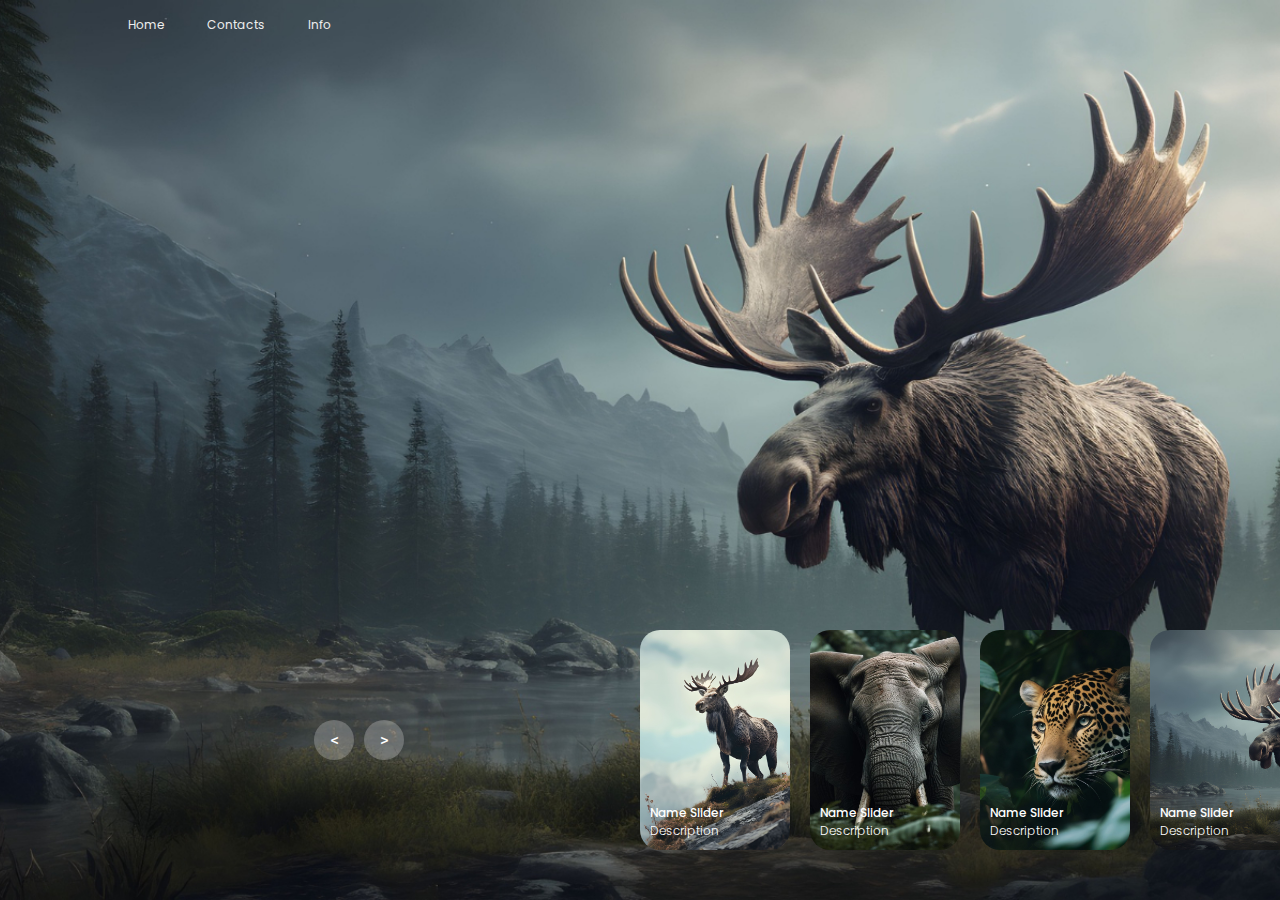
==== projectSlider.html @ 4097da36 "ChangeProjectSlider" ====
<!DOCTYPE html>
<html lang="en">
<head>
    <meta charset="UTF-8">
    <meta name="viewport" content="width=device-width, initial-scale=1.0">
    <title>Document</title>
    <link rel="stylesheet" href="assets/css/style.css">
</head>
<body>
    <header>
        <nav>
            <a href="">Home</a>
            <a href="">Contacts</a>
            <a href="">Info</a>
        </nav>
    </header>

    <!-- carousel -->
    <div class="carousel">
        <!-- list item -->
        <div class="list">
            <div class="item">
                <img src="images/img1.jpg">
                <div class="content">
                    <div class="author">LUNDEV</div>
                    <div class="title">DESIGN SLIDER</div>
                    <div class="topic">ANIMAL</div>
                    <div class="des">
                        <!-- lorem 50 -->
                        Lorem ipsum dolor, sit amet consectetur adipisicing elit. Ut sequi, rem magnam nesciunt minima placeat, itaque eum neque officiis unde, eaque optio ratione aliquid assumenda facere ab et quasi ducimus aut doloribus non numquam. Explicabo, laboriosam nisi reprehenderit tempora at laborum natus unde. Ut, exercitationem eum aperiam illo illum laudantium?
                    </div>
                    <div class="buttons">
                        <button>SEE MORE</button>
                        <button>SUBSCRIBE</button>
                    </div>
                </div>
            </div>
            <div class="item">
                <img src="images/img2.jpg">
                <div class="content">
                    <div class="author">LUNDEV</div>
                    <div class="title">DESIGN SLIDER</div>
                    <div class="topic">ANIMAL</div>
                    <div class="des">
                        Lorem ipsum dolor, sit amet consectetur adipisicing elit. Ut sequi, rem magnam nesciunt minima placeat, itaque eum neque officiis unde, eaque optio ratione aliquid assumenda facere ab et quasi ducimus aut doloribus non numquam. Explicabo, laboriosam nisi reprehenderit tempora at laborum natus unde. Ut, exercitationem eum aperiam illo illum laudantium?
                    </div>
                    <div class="buttons">
                        <button>SEE MORE</button>
                        <button>SUBSCRIBE</button>
                    </div>
                </div>
            </div>
            <div class="item">
                <img src="images/img3.jpg">
                <div class="content">
                    <div class="author">LUNDEV</div>
                    <div class="title">DESIGN SLIDER</div>
                    <div class="topic">ANIMAL</div>
                    <div class="des">
                        Lorem ipsum dolor, sit amet consectetur adipisicing elit. Ut sequi, rem magnam nesciunt minima placeat, itaque eum neque officiis unde, eaque optio ratione aliquid assumenda facere ab et quasi ducimus aut doloribus non numquam. Explicabo, laboriosam nisi reprehenderit tempora at laborum natus unde. Ut, exercitationem eum aperiam illo illum laudantium?
                    </div>
                    <div class="buttons">
                        <button>SEE MORE</button>
                        <button>SUBSCRIBE</button>
                    </div>
                </div>
            </div>
            <div class="item">
                <img src="images/img4.jpg">
                <div class="content">
                    <div class="author">LUNDEV</div>
                    <div class="title">DESIGN SLIDER</div>
                    <div class="topic">ANIMAL</div>
                    <div class="des">
                        Lorem ipsum dolor, sit amet consectetur adipisicing elit. Ut sequi, rem magnam nesciunt minima placeat, itaque eum neque officiis unde, eaque optio ratione aliquid assumenda facere ab et quasi ducimus aut doloribus non numquam. Explicabo, laboriosam nisi reprehenderit tempora at laborum natus unde. Ut, exercitationem eum aperiam illo illum laudantium?
                    </div>
                    <div class="buttons">
                        <button>SEE MORE</button>
                        <button>SUBSCRIBE</button>
                    </div>
                </div>
            </div>
        </div>
        <!-- list thumnail -->
        <div class="thumbnail">
            <div class="item">
                <img src="images/img1.jpg">
                <div class="content">
                    <div class="title">
                        Name Slider
                    </div>
                    <div class="description">
                        Description
                    </div>
                </div>
            </div>
            <div class="item">
                <img src="images/img2.jpg">
                <div class="content">
                    <div class="title">
                        Name Slider
                    </div>
                    <div class="description">
                        Description
                    </div>
                </div>
            </div>
            <div class="item">
                <img src="images/img3.jpg">
                <div class="content">
                    <div class="title">
                        Name Slider
                    </div>
                    <div class="description">
                        Description
                    </div>
                </div>
            </div>
            <div class="item">
                <img src="images/img4.jpg">
                <div class="content">
                    <div class="title">
                        Name Slider
                    </div>
                    <div class="description">
                        Description
                    </div>
                </div>
            </div>
        </div>
        <!-- next prev -->

        <div class="arrows">
            <button id="prev"><</button>
            <button id="next">></button>
        </div>
        <!-- time running -->
        <div class="time"></div>
    </div>

    <script src="assets/js/projectSliderEffect.js"></script>
</body>
</html>
---- assets/css/style.css ----
@import url('https://fonts.googleapis.com/css2?family=Poppins:ital,wght@0,100;0,200;0,300;0,400;0,500;0,600;0,700;0,800;0,900;1,100;1,200;1,300;1,400;1,500;1,600;1,700;1,800;1,900&display=swap');
body{
    margin: 0;
    background-color: #000;
    color: #eee;
    font-family: Poppins;
    font-size: 12px;
}
a{
    text-decoration: none;
}
header{
    width: 1140px;
    max-width: 80%;
    margin: auto;
    height: 50px;
    display: flex;
    align-items: center;
    position: relative;
    z-index: 100;
}
header a{
    color: #eee;
    margin-right: 40px;
}
/* carousel */
.carousel{
    height: 100vh;
    margin-top: -50px;
    width: 100vw;
    overflow: hidden;
    position: relative;
}
.carousel .list .item{
    width: 100%;
    height: 100%;
    position: absolute;
    inset: 0 0 0 0;
}
.carousel .list .item img{
    width: 100%;
    height: 100%;
    object-fit: cover;
}
.carousel .list .item .content{
    position: absolute;
    top: 20%;
    width: 1140px;
    max-width: 80%;
    left: 50%;
    transform: translateX(-50%);
    padding-right: 30%;
    box-sizing: border-box;
    color: #fff;
    text-shadow: 0 5px 10px #0004;
}
.carousel .list .item .author{
    font-weight: bold;
    letter-spacing: 10px;
}
.carousel .list .item .title,
.carousel .list .item .topic{
    font-size: 5em;
    font-weight: bold;
    line-height: 1.3em;
}
.carousel .list .item .topic{
    color: #f1683a;
}
.carousel .list .item .buttons{
    display: grid;
    grid-template-columns: repeat(2, 130px);
    grid-template-rows: 40px;
    gap: 5px;
    margin-top: 20px;
}
.carousel .list .item .buttons button{
    border: none;
    background-color: #eee;
    letter-spacing: 3px;
    font-family: Poppins;
    font-weight: 500;
}
.carousel .list .item .buttons button:nth-child(2){
    background-color: transparent;
    border: 1px solid #fff;
    color: #eee;
}
/* thumbail */
.thumbnail{
    position: absolute;
    bottom: 50px;
    left: 50%;
    width: max-content;
    z-index: 100;
    display: flex;
    gap: 20px;
}
.thumbnail .item{
    width: 150px;
    height: 220px;
    flex-shrink: 0;
    position: relative;
}
.thumbnail .item img{
    width: 100%;
    height: 100%;
    object-fit: cover;
    border-radius: 20px;
}
.thumbnail .item .content{
    color: #fff;
    position: absolute;
    bottom: 10px;
    left: 10px;
    right: 10px;
}
.thumbnail .item .content .title{
    font-weight: 500;
}
.thumbnail .item .content .description{
    font-weight: 300;
}
/* arrows */
.arrows{
    position: absolute;
    top: 80%;
    right: 52%;
    z-index: 100;
    width: 300px;
    max-width: 30%;
    display: flex;
    gap: 10px;
    align-items: center;
}
.arrows button{
    width: 40px;
    height: 40px;
    border-radius: 50%;
    background-color: #eee4;
    border: none;
    color: #fff;
    font-family: monospace;
    font-weight: bold;
    transition: .5s;
}
.arrows button:hover{
    background-color: #fff;
    color: #000;
}

/* animation */
.carousel .list .item:nth-child(1){
    z-index: 1;
}

/* animation text in first item */

.carousel .list .item:nth-child(1) .content .author,
.carousel .list .item:nth-child(1) .content .title,
.carousel .list .item:nth-child(1) .content .topic,
.carousel .list .item:nth-child(1) .content .des,
.carousel .list .item:nth-child(1) .content .buttons
{
    transform: translateY(50px);
    filter: blur(20px);
    opacity: 0;
    animation: showContent .5s 1s linear 1 forwards;
}
@keyframes showContent{
    to{
        transform: translateY(0px);
        filter: blur(0px);
        opacity: 1;
    }
}
.carousel .list .item:nth-child(1) .content .title{
    animation-delay: 1.2s!important;
}
.carousel .list .item:nth-child(1) .content .topic{
    animation-delay: 1.4s!important;
}
.carousel .list .item:nth-child(1) .content .des{
    animation-delay: 1.6s!important;
}
.carousel .list .item:nth-child(1) .content .buttons{
    animation-delay: 1.8s!important;
}
/* create animation when next click */
.carousel.next .list .item:nth-child(1) img{
    width: 150px;
    height: 220px;
    position: absolute;
    bottom: 50px;
    left: 50%;
    border-radius: 30px;
    animation: showImage .5s linear 1 forwards;
}
@keyframes showImage{
    to{
        bottom: 0;
        left: 0;
        width: 100%;
        height: 100%;
        border-radius: 0;
    }
}

.carousel.next .thumbnail .item:nth-last-child(1){
    overflow: hidden;
    animation: showThumbnail .5s linear 1 forwards;
}
.carousel.prev .list .item img{
    z-index: 100;
}
@keyframes showThumbnail{
    from{
        width: 0;
        opacity: 0;
    }
}
.carousel.next .thumbnail{
    animation: effectNext .5s linear 1 forwards;
}

@keyframes effectNext{
    from{
        transform: translateX(150px);
    }
}

/* running time */

.carousel .time{
    position: absolute;
    z-index: 1000;
    width: 0%;
    height: 3px;
    background-color: #f1683a;
    left: 0;
    top: 0;
}

.carousel.next .time,
.carousel.prev .time{
    animation: runningTime 3s linear 1 forwards;
}
@keyframes runningTime{
    from{ width: 100%}
    to{width: 0}
}


/* prev click */

.carousel.prev .list .item:nth-child(2){
    z-index: 2;
}

.carousel.prev .list .item:nth-child(2) img{
    animation: outFrame 0.5s linear 1 forwards;
    position: absolute;
    bottom: 0;
    left: 0;
}
@keyframes outFrame{
    to{
        width: 150px;
        height: 220px;
        bottom: 50px;
        left: 50%;
        border-radius: 20px;
    }
}

.carousel.prev .thumbnail .item:nth-child(1){
    overflow: hidden;
    opacity: 0;
    animation: showThumbnail .5s linear 1 forwards;
}
.carousel.next .arrows button,
.carousel.prev .arrows button{
    pointer-events: none;
}
.carousel.prev .list .item:nth-child(2) .content .author,
.carousel.prev .list .item:nth-child(2) .content .title,
.carousel.prev .list .item:nth-child(2) .content .topic,
.carousel.prev .list .item:nth-child(2) .content .des,
.carousel.prev .list .item:nth-child(2) .content .buttons
{
    animation: contentOut 1.5s linear 1 forwards!important;
}

@keyframes contentOut{
    to{
        transform: translateY(-150px);
        filter: blur(20px);
        opacity: 0;
    }
}
@media screen and (max-width: 678px) {
    .carousel .list .item .content{
        padding-right: 0;
    }
    .carousel .list .item .content .title{
        font-size: 30px;
    }
}
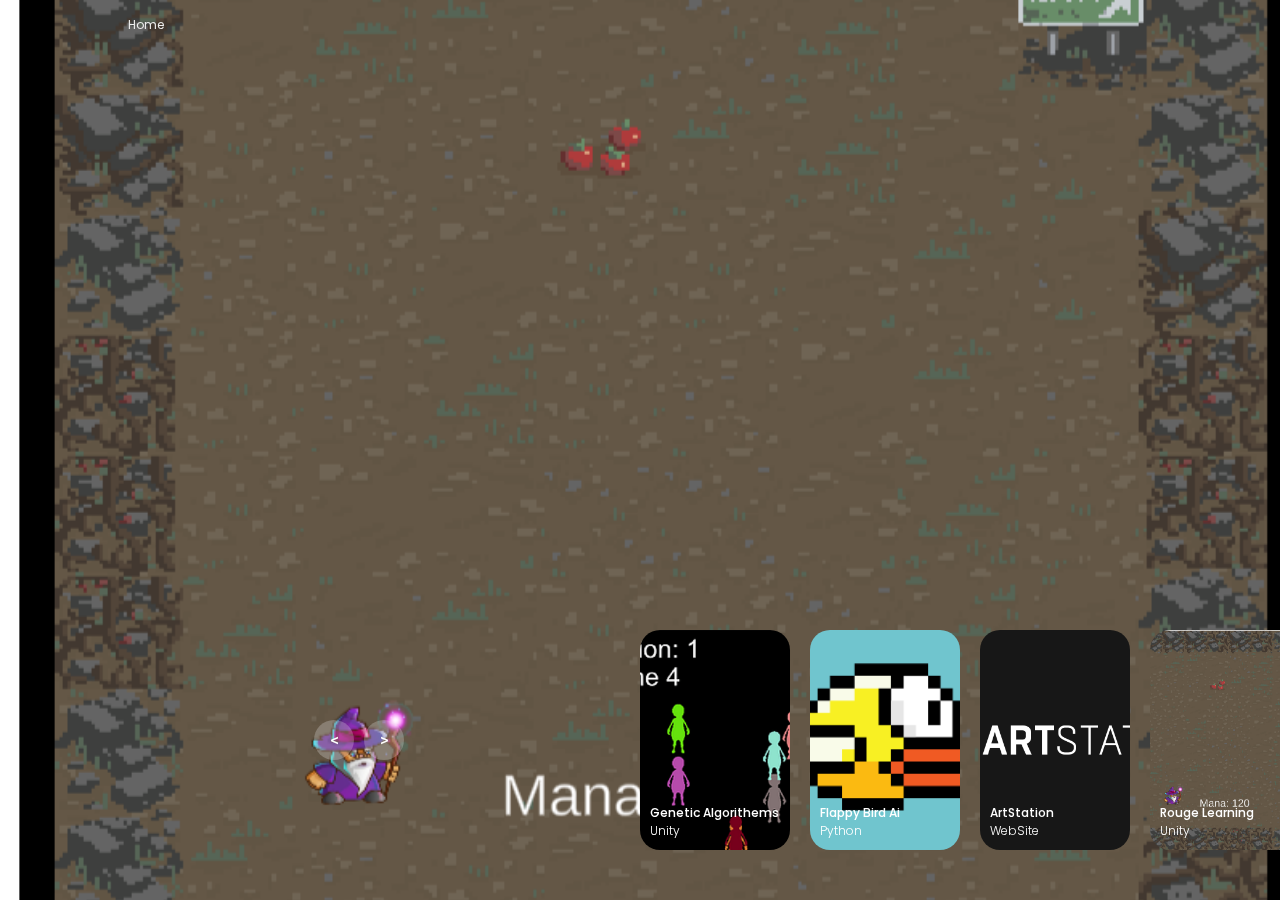
==== commit 1bc0979e: "Complete the big stuff" ====
--- a/projectSlider.html
+++ b/projectSlider.html
@@ -3,15 +3,13 @@
 <head>
     <meta charset="UTF-8">
     <meta name="viewport" content="width=device-width, initial-scale=1.0">
-    <title>Document</title>
+    <title>Eli Anderson</title>
     <link rel="stylesheet" href="assets/css/style.css">
 </head>
 <body>
     <header>
         <nav>
-            <a href="">Home</a>
-            <a href="">Contacts</a>
-            <a href="">Info</a>
+            <a href="index.html">Home</a>
         </nav>
     </header>
 
@@ -20,14 +18,20 @@
         <!-- list item -->
         <div class="list">
             <div class="item">
-                <img src="images/img1.jpg">
+                <img src="images/RougeLearning.png">
                 <div class="content">
-                    <div class="author">LUNDEV</div>
-                    <div class="title">DESIGN SLIDER</div>
-                    <div class="topic">ANIMAL</div>
+                    <div class="title">Rouge Learning</div>
                     <div class="des">
-                        <!-- lorem 50 -->
-                        Lorem ipsum dolor, sit amet consectetur adipisicing elit. Ut sequi, rem magnam nesciunt minima placeat, itaque eum neque officiis unde, eaque optio ratione aliquid assumenda facere ab et quasi ducimus aut doloribus non numquam. Explicabo, laboriosam nisi reprehenderit tempora at laborum natus unde. Ut, exercitationem eum aperiam illo illum laudantium?
+                        <section>
+                            <p><b>How to Play</b><br>
+                                WASD - Movement<br>
+                                Click on enemy and answer the right answer <br>
+                                in a muliple choice question to defect enemy 
+                            </p>
+                        </section>
+                    </div>
+                    <div class="game">
+                        <iframe frameborder="0" src="https://itch.io/embed-upload/10875673?color=333333" allowfullscreen="" width="540" height="320" ><a href="https://apexdreamz.itch.io/rougelearning">Play RougeLearning on itch.io</a></iframe>
                     </div>
                     <div class="buttons">
                         <button>SEE MORE</button>
@@ -36,13 +40,13 @@
                 </div>
             </div>
             <div class="item">
-                <img src="images/img2.jpg">
+                <img src="images/Generaic Al.png">
                 <div class="content">
-                    <div class="author">LUNDEV</div>
-                    <div class="title">DESIGN SLIDER</div>
-                    <div class="topic">ANIMAL</div>
+                    <div class="title">Genetic Algorithems</div>
                     <div class="des">
-                        Lorem ipsum dolor, sit amet consectetur adipisicing elit. Ut sequi, rem magnam nesciunt minima placeat, itaque eum neque officiis unde, eaque optio ratione aliquid assumenda facere ab et quasi ducimus aut doloribus non numquam. Explicabo, laboriosam nisi reprehenderit tempora at laborum natus unde. Ut, exercitationem eum aperiam illo illum laudantium?
+                    </div>
+                    <div class ="gameGA">
+                        <iframe frameborder="0" src="https://itch.io/embed-upload/5920148?color=333333" allowfullscreen="" width="640" height="380" marginheight="80"><a href="https://apexdreamz.itch.io/gen">Play GeneticAlgorithems on itch.io</a></iframe>
                     </div>
                     <div class="buttons">
                         <button>SEE MORE</button>
@@ -51,13 +55,14 @@
                 </div>
             </div>
             <div class="item">
-                <img src="images/img3.jpg">
+                <img src="images/flappy_bird.gif">
                 <div class="content">
-                    <div class="author">LUNDEV</div>
-                    <div class="title">DESIGN SLIDER</div>
-                    <div class="topic">ANIMAL</div>
+                    <div class="title">AI Flappy Bird</div>
                     <div class="des">
                         Lorem ipsum dolor, sit amet consectetur adipisicing elit. Ut sequi, rem magnam nesciunt minima placeat, itaque eum neque officiis unde, eaque optio ratione aliquid assumenda facere ab et quasi ducimus aut doloribus non numquam. Explicabo, laboriosam nisi reprehenderit tempora at laborum natus unde. Ut, exercitationem eum aperiam illo illum laudantium?
+                    </div>
+                    <div class="game">
+                        <iframe width="560" height="315" src="https://www.youtube.com/embed/ObFQX1E9--I?si=peCdHBvv3f0-GXel" title="YouTube video player" frameborder="0" allow="accelerometer; autoplay; clipboard-write; encrypted-media; gyroscope; picture-in-picture; web-share" referrerpolicy="strict-origin-when-cross-origin" allowfullscreen></iframe>
                     </div>
                     <div class="buttons">
                         <button>SEE MORE</button>
@@ -66,13 +71,14 @@
                 </div>
             </div>
             <div class="item">
-                <img src="images/img4.jpg">
+                <img src="images/ArtStation.png">
                 <div class="content">
-                    <div class="author">LUNDEV</div>
-                    <div class="title">DESIGN SLIDER</div>
-                    <div class="topic">ANIMAL</div>
+                    <div class="title">Art Station</div>
                     <div class="des">
-                        Lorem ipsum dolor, sit amet consectetur adipisicing elit. Ut sequi, rem magnam nesciunt minima placeat, itaque eum neque officiis unde, eaque optio ratione aliquid assumenda facere ab et quasi ducimus aut doloribus non numquam. Explicabo, laboriosam nisi reprehenderit tempora at laborum natus unde. Ut, exercitationem eum aperiam illo illum laudantium?
+
+                    </div>
+                    <div class="game">
+                        <iframe width="560" height="315" src="https://www.youtube.com/embed/LsfxRMjacRk?si=aMenwRKx_ZcMyogC" title="YouTube video player" frameborder="0" allow="accelerometer; autoplay; clipboard-write; encrypted-media; gyroscope; picture-in-picture; web-share" referrerpolicy="strict-origin-when-cross-origin" allowfullscreen></iframe>
                     </div>
                     <div class="buttons">
                         <button>SEE MORE</button>
@@ -84,46 +90,46 @@
         <!-- list thumnail -->
         <div class="thumbnail">
             <div class="item">
-                <img src="images/img1.jpg">
+                <img src="images/RougeLearning.png">
                 <div class="content">
                     <div class="title">
-                        Name Slider
+                        Rouge Learning
                     </div>
                     <div class="description">
-                        Description
+                        Unity
                     </div>
                 </div>
             </div>
             <div class="item">
-                <img src="images/img2.jpg">
+                <img src="images/Generaic Al.png">
                 <div class="content">
                     <div class="title">
-                        Name Slider
+                        Genetic Algorithems
                     </div>
                     <div class="description">
-                        Description
+                        Unity
                     </div>
                 </div>
             </div>
             <div class="item">
-                <img src="images/img3.jpg">
+                <img src="images/flappy_bird.gif">
                 <div class="content">
                     <div class="title">
-                        Name Slider
+                        Flappy Bird Ai
                     </div>
                     <div class="description">
-                        Description
+                        Python
                     </div>
                 </div>
             </div>
             <div class="item">
-                <img src="images/img4.jpg">
+                <img src="images/ArtStation.png">
                 <div class="content">
                     <div class="title">
-                        Name Slider
+                        ArtStation
                     </div>
                     <div class="description">
-                        Description
+                        WebSite
                     </div>
                 </div>
             </div>
--- a/assets/css/style.css
+++ b/assets/css/style.css
@@ -66,6 +66,20 @@
 }
 .carousel .list .item .topic{
     color: #f1683a;
+}
+
+.carousel .list .item .des{
+    font-size: 1.5em;
+}
+
+.carousel .list .item .game{
+    margin-left: 90%;
+    margin-top: -300px;
+}
+
+.carousel .list .item .gameGA{
+    margin-left: 90%;
+    margin-top: -150px;
 }
 .carousel .list .item .buttons{
     display: grid;
@@ -160,7 +174,9 @@
 .carousel .list .item:nth-child(1) .content .title,
 .carousel .list .item:nth-child(1) .content .topic,
 .carousel .list .item:nth-child(1) .content .des,
-.carousel .list .item:nth-child(1) .content .buttons
+.carousel .list .item:nth-child(1) .content .buttons,
+.carousel .list .item:nth-child(1) .content .game,
+.carousel .list .item:nth-child(1) .content .gameGA
 {
     transform: translateY(50px);
     filter: blur(20px);
@@ -185,6 +201,12 @@
 }
 .carousel .list .item:nth-child(1) .content .buttons{
     animation-delay: 1.8s!important;
+}
+.carousel .list .item:nth-child(1) .content .game{
+    animation-delay: 2s!important;
+}
+.carousel .list .item:nth-child(1) .content .gameGA{
+    animation-delay: 2s!important;
 }
 /* create animation when next click */
 .carousel.next .list .item:nth-child(1) img{
@@ -286,7 +308,9 @@
 .carousel.prev .list .item:nth-child(2) .content .title,
 .carousel.prev .list .item:nth-child(2) .content .topic,
 .carousel.prev .list .item:nth-child(2) .content .des,
-.carousel.prev .list .item:nth-child(2) .content .buttons
+.carousel.prev .list .item:nth-child(2) .content .buttons,
+.carousel.prev .list .item:nth-child(2) .content .game,
+.carousel.prev .list .item:nth-child(2) .content .gameGA
 {
     animation: contentOut 1.5s linear 1 forwards!important;
 }
